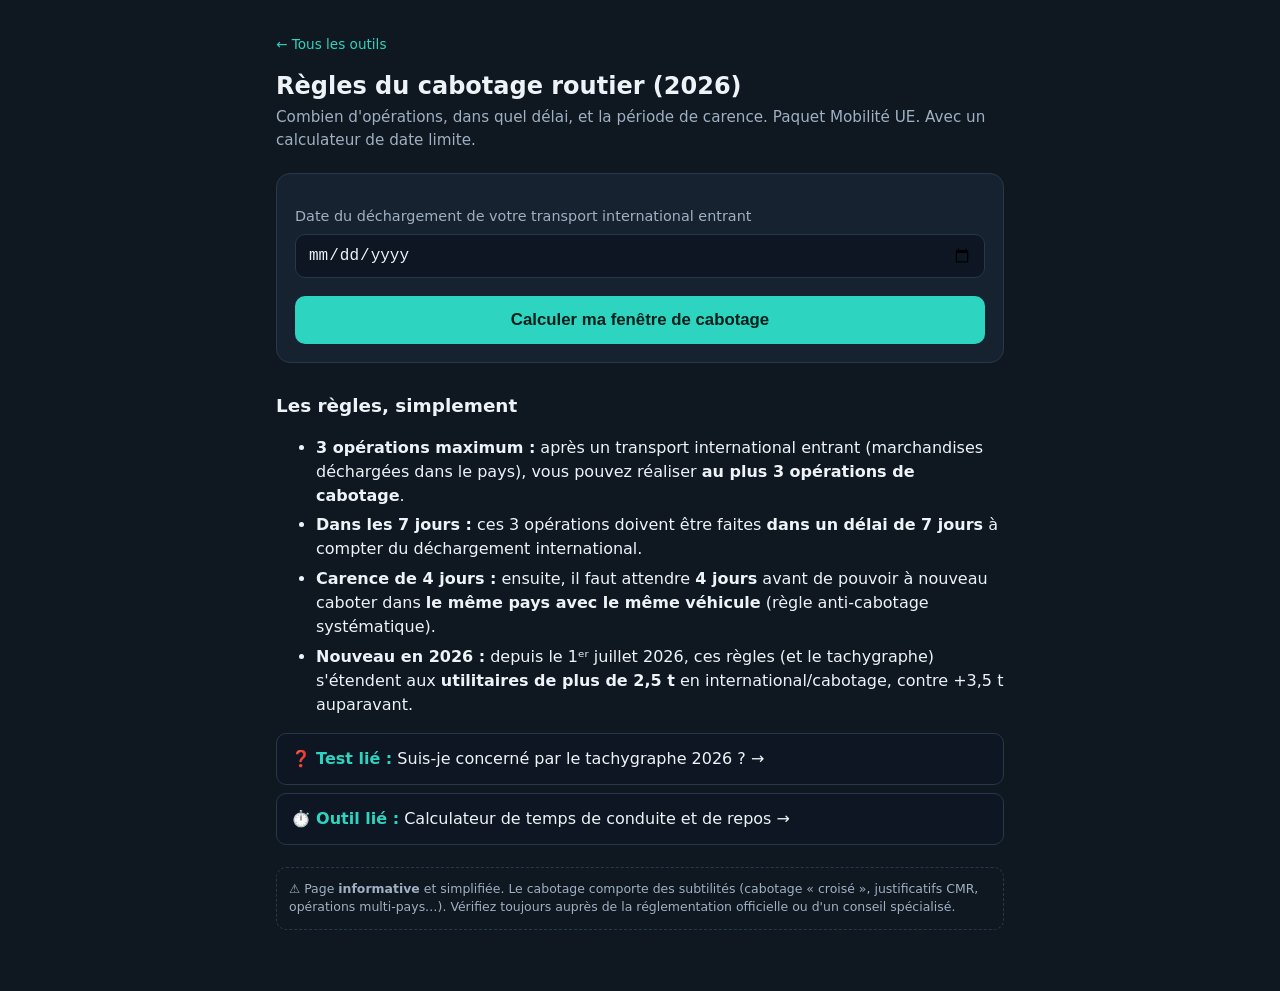
==== cabotage/index.html @ 459e7ed0 "5e outil : regles du cabotage 2026 + calculateur fenetre 7j/carence 4j Co-Authored-By: Claude Opus 4" ====
<!DOCTYPE html>
<html lang="fr">
<head>
<meta charset="utf-8">
<meta name="viewport" content="width=device-width, initial-scale=1">
<title>Règles du cabotage 2026 : 3 opérations, 7 jours, carence 4 jours (calculateur)</title>
<meta name="description" content="Comprendre le cabotage routier en 2026 : maximum 3 opérations dans les 7 jours après un transport international, puis 4 jours de carence. Calculez votre date limite gratuitement. Paquet Mobilité UE.">
<link rel="canonical" href="https://jeromerinderboyer-ops.github.io/temps-de-conduite/cabotage/">
<link rel="stylesheet" href="../style.css">
</head>
<body>
<div class="wrap">
  <p class="nav"><a href="../">← Tous les outils</a></p>
  <h1>Règles du cabotage routier (2026)</h1>
  <p class="sub">Combien d'opérations, dans quel délai, et la période de carence. Paquet Mobilité UE. Avec un calculateur de date limite.</p>

  <div class="card">
    <label for="dech">Date du déchargement de votre transport international entrant</label>
    <input id="dech" type="date">
    <button class="btn" onclick="calc()">Calculer ma fenêtre de cabotage</button>
    <div id="res" class="res">
      <div id="fin" class="stat" style="margin-top:14px"></div>
      <div id="carence" class="stat"></div>
      <p class="note" id="resume"></p>
    </div>
  </div>

  <h2 class="sec">Les règles, simplement</h2>
  <ul class="rules">
    <li><b>3 opérations maximum :</b> après un transport international entrant (marchandises déchargées dans le pays), vous pouvez réaliser <b>au plus 3 opérations de cabotage</b>.</li>
    <li><b>Dans les 7 jours :</b> ces 3 opérations doivent être faites <b>dans un délai de 7 jours</b> à compter du déchargement international.</li>
    <li><b>Carence de 4 jours :</b> ensuite, il faut attendre <b>4 jours</b> avant de pouvoir à nouveau caboter dans <b>le même pays avec le même véhicule</b> (règle anti-cabotage systématique).</li>
    <li><b>Nouveau en 2026 :</b> depuis le 1ᵉʳ juillet 2026, ces règles (et le tachygraphe) s'étendent aux <b>utilitaires de plus de 2,5 t</b> en international/cabotage, contre +3,5 t auparavant.</li>
  </ul>

  <a class="cross" href="../tachygraphe-2026/">❓ <b>Test lié :</b> Suis-je concerné par le tachygraphe 2026 ? →</a>
  <a class="cross" href="../calculateur-temps-conduite/">⏱️ <b>Outil lié :</b> Calculateur de temps de conduite et de repos →</a>

  <div class="disc">
    ⚠️ Page <b>informative</b> et simplifiée. Le cabotage comporte des subtilités (cabotage « croisé », justificatifs CMR, opérations multi-pays…). Vérifiez toujours auprès de la réglementation officielle ou d'un conseil spécialisé.
  </div>
</div>

<script>
function fmtDate(d){return d.toLocaleDateString('fr-FR',{weekday:'long',day:'numeric',month:'long',year:'numeric'});}
function setStat(id,cls,label,value,sub){
  document.getElementById(id).innerHTML='<div><b>'+label+'</b>'+(sub?'<small>'+sub+'</small>':'')+'</div><div class="v '+cls+'">'+value+'</div>';
}
function calc(){
  var v=document.getElementById('dech').value;
  if(!v){ alert('Indiquez la date de déchargement de votre transport international.'); return; }
  var d=new Date(v+'T12:00:00');
  var fin=new Date(d.getTime()+7*86400000);
  var finCarence=new Date(fin.getTime()+4*86400000);
  setStat('fin','wn','Vos 3 opérations doivent être finies avant le', fmtDate(fin), '7 jours après le déchargement international');
  setStat('carence','ok','Nouveau cabotage possible (même pays/véhicule) à partir du', fmtDate(finCarence), 'Après 4 jours de carence');
  document.getElementById('resume').textContent='➡️ Fenêtre des 3 opérations : du déchargement au '+fmtDate(fin)+'. Puis 4 jours sans caboter dans ce pays avec ce véhicule.';
  document.getElementById('res').classList.add('show');
}
</script>
<script data-goatcounter="https://tempsdeconduite.goatcounter.com/count" async src="//gc.zgo.at/count.js"></script>
</body>
</html>
---- style.css ----
:root{
  --bg:#0f1720; --card:#172230; --ink:#eef3f8; --muted:#9fb0c3;
  --accent:#2dd4bf; --warn:#f59e0b; --bad:#ef4444; --good:#22c55e; --line:#26384b;
}
*{box-sizing:border-box}
body{margin:0;font-family:system-ui,-apple-system,Segoe UI,Roboto,sans-serif;background:var(--bg);color:var(--ink);line-height:1.5}
.wrap{max-width:760px;margin:0 auto;padding:20px 16px 60px}
a{color:var(--accent)}
.nav{font-size:.85rem;color:var(--muted);margin-bottom:14px}
.nav a{text-decoration:none}
h1{font-size:1.5rem;margin:.2em 0 .1em}
.sub{color:var(--muted);margin:0 0 1.4em;font-size:.95rem}
.card{background:var(--card);border:1px solid var(--line);border-radius:14px;padding:18px;margin-bottom:16px}
label{display:block;font-size:.9rem;color:var(--muted);margin:14px 0 6px}
.row{display:flex;gap:10px;flex-wrap:wrap}
.row .fld{flex:1;min-width:120px}
input,select{width:100%;background:#0d1622;border:1px solid var(--line);color:var(--ink);border-radius:10px;padding:11px 12px;font-size:1rem}
input:focus,select:focus{outline:2px solid var(--accent);border-color:transparent}
.btn{margin-top:18px;width:100%;background:var(--accent);color:#04201c;border:0;border-radius:10px;padding:14px;font-size:1.05rem;font-weight:700;cursor:pointer}
.btn:active{transform:translateY(1px)}
.btn:disabled{opacity:.4;cursor:not-allowed}
.res{display:none;margin-top:4px}
.res.show{display:block}
.stat{display:flex;justify-content:space-between;align-items:center;gap:12px;padding:13px 14px;border-radius:10px;background:#0d1622;border:1px solid var(--line);margin-bottom:10px}
.stat .v{font-weight:800;font-size:1.15rem;white-space:nowrap}
.stat small{display:block;color:var(--muted);font-weight:400;font-size:.78rem}
.ok{color:var(--good)} .wn{color:var(--warn)} .bd{color:var(--bad)}
.note{font-size:.82rem;color:var(--muted)}
.q{font-weight:600;margin:0 0 10px}
.opts{display:flex;flex-direction:column;gap:8px}
.opt{display:block;width:100%;text-align:left;background:#0d1622;border:1px solid var(--line);color:var(--ink);border-radius:10px;padding:13px 14px;font-size:1rem;cursor:pointer}
.opt:hover{border-color:var(--accent)}
.opt.sel{border-color:var(--accent);background:#0f2a28}
.step{margin-bottom:18px}
.step small{color:var(--muted);font-size:.8rem}
.verdict{display:none;border-radius:14px;padding:18px;margin-bottom:16px;border:1px solid var(--line)}
.verdict.show{display:block}
.verdict h2{margin:.1em 0 .4em;font-size:1.25rem}
.v-bad{background:#2a1416;border-color:var(--bad)} .v-bad h2{color:var(--bad)}
.v-good{background:#0f2a18;border-color:var(--good)} .v-good h2{color:var(--good)}
.v-info{background:#1a2233;border-color:var(--accent)} .v-info h2{color:var(--accent)}
.verdict ul{margin:.4em 0 0;padding-left:1.1em} .verdict li{margin:.3em 0}
h2.sec{font-size:1.15rem;margin:1.6em 0 .4em}
.rules li{margin:.35em 0}
details{margin-top:10px;border-top:1px solid var(--line);padding-top:12px}
summary{cursor:pointer;font-weight:600}
.cross{display:block;margin-top:8px;background:#0d1622;border:1px solid var(--line);border-radius:10px;padding:13px 14px;text-decoration:none;color:var(--ink)}
.cross b{color:var(--accent)}
.disc{font-size:.78rem;color:var(--muted);border:1px dashed var(--line);border-radius:10px;padding:12px;margin-top:22px}
/* home */
.tools{display:grid;gap:12px}
.tool{display:block;background:var(--card);border:1px solid var(--line);border-radius:14px;padding:18px;text-decoration:none;color:var(--ink)}
.tool:hover{border-color:var(--accent)}
.tool h3{margin:0 0 .3em;font-size:1.1rem;color:var(--accent)}
.tool p{margin:0;color:var(--muted);font-size:.9rem}
.badge{display:inline-block;background:#0f2a28;border:1px solid var(--accent);color:var(--accent);border-radius:999px;padding:2px 10px;font-size:.75rem;margin-bottom:10px}
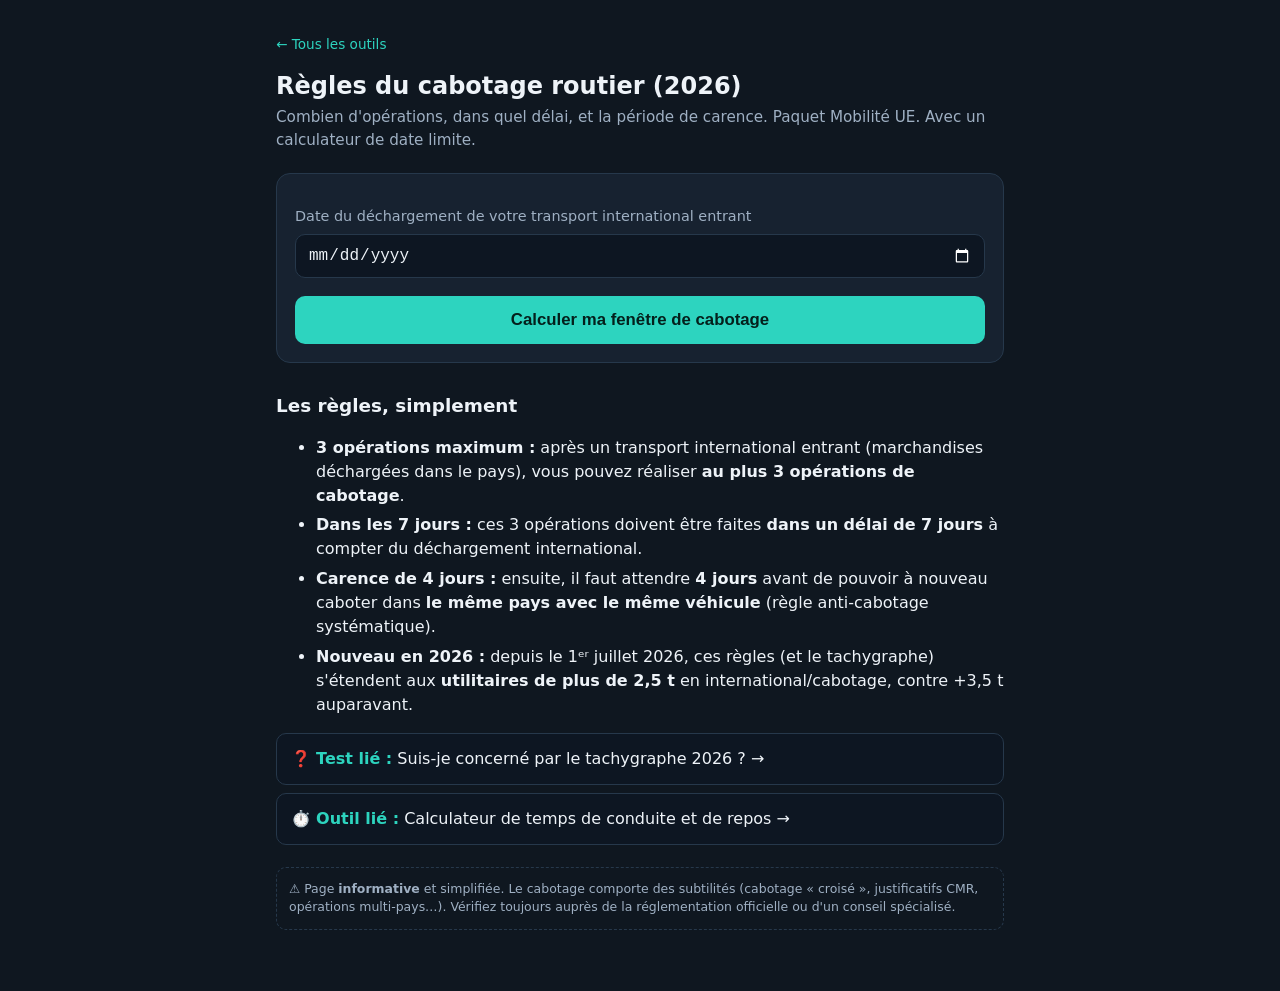
==== commit 1489a535: "Fix dead-domain canonicals + merge driving-time inputs to single HH:MM fields - Replace jeromerinder" ====
--- a/cabotage/index.html
+++ b/cabotage/index.html
@@ -5,7 +5,13 @@
 <meta name="viewport" content="width=device-width, initial-scale=1">
 <title>Règles du cabotage 2026 : 3 opérations, 7 jours, carence 4 jours (calculateur)</title>
 <meta name="description" content="Comprendre le cabotage routier en 2026 : maximum 3 opérations dans les 7 jours après un transport international, puis 4 jours de carence. Calculez votre date limite gratuitement. Paquet Mobilité UE.">
-<link rel="canonical" href="https://jeromerinderboyer-ops.github.io/temps-de-conduite/cabotage/">
+<link rel="canonical" href="https://projet-outils.github.io/temps-de-conduite/cabotage/">
+<meta property="og:type" content="website">
+<meta property="og:url" content="https://projet-outils.github.io/temps-de-conduite/cabotage/">
+<meta property="og:title" content="Règles du cabotage 2026 : 3 opérations, 7 jours, carence 4 jours">
+<meta property="og:description" content="Comprendre le cabotage routier en 2026 et calculer votre date limite. Paquet Mobilité UE. Gratuit.">
+<meta property="og:image" content="https://projet-outils.github.io/temps-de-conduite/og.png">
+<meta name="twitter:card" content="summary_large_image">
 <link rel="stylesheet" href="../style.css">
 </head>
 <body>
--- a/style.css
+++ b/style.css
@@ -3,6 +3,7 @@
   --accent:#2dd4bf; --warn:#f59e0b; --bad:#ef4444; --good:#22c55e; --line:#26384b;
 }
 *{box-sizing:border-box}
+html{color-scheme:dark}
 body{margin:0;font-family:system-ui,-apple-system,Segoe UI,Roboto,sans-serif;background:var(--bg);color:var(--ink);line-height:1.5}
 .wrap{max-width:760px;margin:0 auto;padding:20px 16px 60px}
 a{color:var(--accent)}
